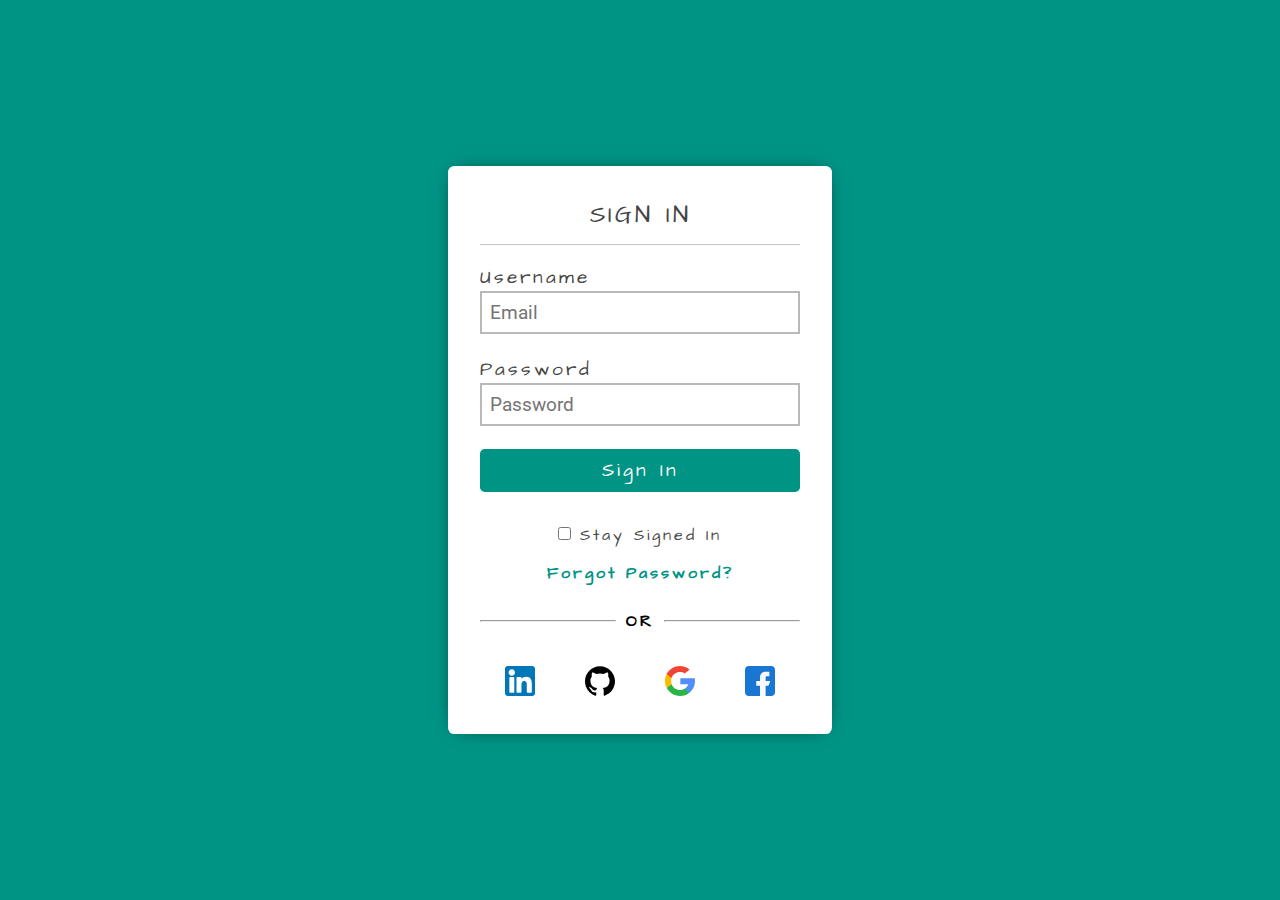
==== login.html @ 4a284ab1 "Upgraded login visual and added simple animation to landing page." ====
<!DOCTYPE html>
<html lang="en">
<head>
  <meta charset="UTF-8">
  <meta http-equiv="X-UA-Compatible" content="IE=edge">
  <meta name="viewport" content="width=device-width, initial-scale=1.0">
  <link rel="stylesheet" type="text/css" href="/public/css/login.css">
  <link rel="stylesheet" href="myProjects/webProject/icofont/css/icofont.min.css">
  <title>Login</title>
</head>
<body>
  <main class="form-container">
    <form class="form" action="#">
      <legend>SIGN IN</legend>
      <div class="input-container">
        <label for="username" class="form-label">Username</label>
        <input class="form-input" id="username" type="text" placeholder="Email">
      </div>
      <div class="input-container">
        <label for="password" class="form-label">Password</label>
        <input class="form-input" id="password" type="password" placeholder="Password">
      </div>
      <button class="btn">Sign In</button>
      <div class="misc-container">
        <label for="checkbox" class="checkbox-label">
          <input type="checkbox" id="checkbox">
          Stay Signed In
        </label>
        <a href="#" class="anchor">Forgot Password?</a>
      </div>
      <div class="divider">
        <div class="divider-left"><hr></div>
        <p class="divider-content">OR</p>
        <div class="divider-right"><hr></div>
      </div>
      <div class="oAuth-container">
        <a href="#">
          <div class="oAuth">
            <img src="./images/linkedin.svg" alt="">
          </div>
        </a>
        <a href="#">
          <div class="oAuth">
            <img src="./images/github.svg" alt="">
          </div>
        </a>
        <a href="#">
          <div class="oAuth">
            <img src="./images/google.svg" alt="">
          </div>
        </a>
        <a href="#">
          <div class="oAuth">
            <img src="./images/facebook.svg" alt="">
          </div>
        </a>
      </div>
    </form>
  </main>
</body>
</html>
---- public/css/login.css ----
/* Necessary fonts from google font. */
@import url('https://fonts.googleapis.com/css2?family=Architects+Daughter&family=Roboto:wght@300&display=swap');

/* Basic styling. */
:root {
  --clr-primary: hsl(174, 100%, 29%);
  --clr-primary-hvr: hsl(182, 100%, 29%);
  --clr-secondary: hsl(0, 0%, 100%);
  --fnt-clr: hsl(0, 0%, 27%);
  --gray-primary: hsl(0, 0%, 84%);
}

* {
  margin: 0;
  padding: 0;
  font-family: 'architects Daughter', sans-serif;
  letter-spacing: 3px;
}

body {
  background-color: var(--clr-primary);
  background-size: cover;
  background-repeat: no-repeat;
  background-position: center;
  min-height: 100vh;
}

legend {
  font-size: 1.5rem;
  color: var(--fnt-clr);
  width: 100%;
  text-align: center;
  margin-bottom: 1.2rem;
  padding-bottom: 0.7rem;
  border-bottom: 1px solid rgb(197, 197, 197);
}

/* All Classes. */

.form-container {
  min-height: 100vh;
  display: flex;
  justify-content: center;
  align-items: center;
}

.form {
  display: flex;
  flex-direction: column;
  align-items: center;
  background-color: var(--clr-secondary);
  padding: 2rem;
  border-radius: 0.4rem;
  box-shadow: 0px 0px 20px -10px;
  width: 40%;
  max-width: 20rem;
}

.input-container {
  width: 100%;
}

.form-label {
  font-size: 1.2rem;
  color: var(--fnt-clr);
  margin-bottom: 0.4rem;
}

.form-input {
  box-sizing: border-box;
  padding: 0.5rem;
  width: 100%;
  margin-bottom: 1.4rem;
  border: 2px solid rgb(185, 185, 185);
  outline: none;
  font-size: 1.2rem;
  letter-spacing: 0px;
  font-family: 'Roboto', sans-serif;
}

.btn {
  width: 100%;
  font-size: 1.2rem;
  padding: 0.5rem;
  outline: none;
  border: none;
  background-color: var(--clr-primary);
  color: var(--clr-secondary);
  cursor: pointer;
  margin-bottom: 2.0rem;
  border-radius: 0.3rem;
}

.btn:hover {
  background-color: var(--clr-primary-hvr);
}

.misc-container {
  display: flex;
  flex-direction: column;
  align-items: center;
  width: 100%;
}

.misc-container > * {
  margin-bottom: 1em;
}

.checkbox-label {
  color: var(--fnt-clr);
  cursor: pointer;
}

.anchor {
  text-decoration: none;
  font-weight: bold;
  color: var(--clr-primary);
  margin-bottom: 1em;
  width: 100%;
  text-align: center;
}

.divider {
  width: 100%;
  margin-bottom: 1.5rem;
  display: flex;
  align-items: center;
}

.divider-left {
  width: 100%;
}

.divider-content {
  font-weight: bold;
  margin: 10px;
}

.divider-right {
  width: 100%;
}

.oAuth-container {
  display: flex;
  justify-content: space-around;
  width: 100%;
}

.oAuth {
  width: 30px;

}
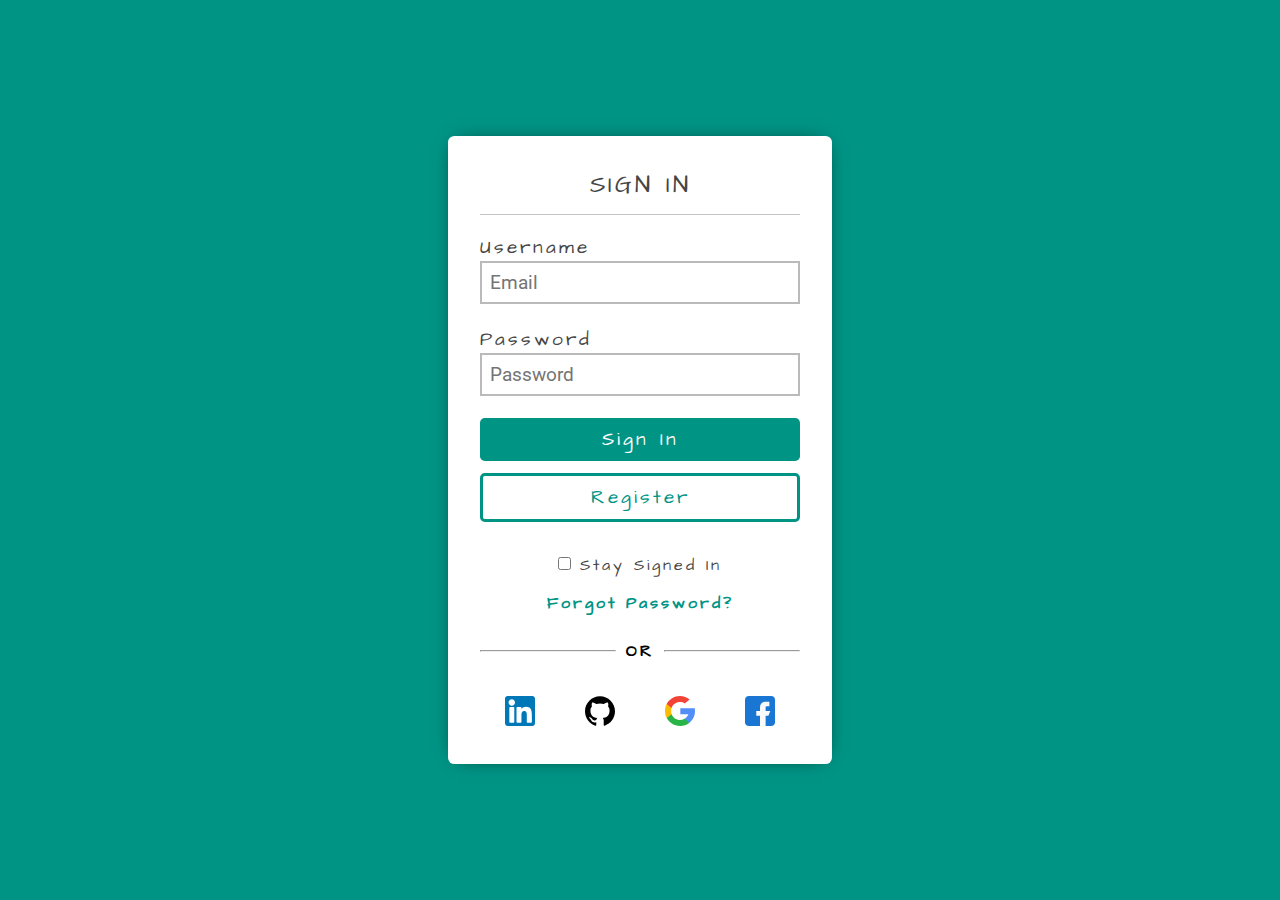
==== commit 345315e9: "Added a button for register." ====
--- a/login.html
+++ b/login.html
@@ -20,7 +20,8 @@
         <label for="password" class="form-label">Password</label>
         <input class="form-input" id="password" type="password" placeholder="Password">
       </div>
-      <button class="btn">Sign In</button>
+      <button class="auth-btn">Sign In</button>
+      <button class="redirect-btn">Register</button>
       <div class="misc-container">
         <label for="checkbox" class="checkbox-label">
           <input type="checkbox" id="checkbox">
--- a/public/css/login.css
+++ b/public/css/login.css
@@ -4,10 +4,11 @@
 /* Basic styling. */
 :root {
   --clr-primary: hsl(174, 100%, 29%);
-  --clr-primary-hvr: hsl(182, 100%, 29%);
+  --clr-primary-hvr: hsl(174, 100%, 33%);
   --clr-secondary: hsl(0, 0%, 100%);
   --fnt-clr: hsl(0, 0%, 27%);
-  --gray-primary: hsl(0, 0%, 84%);
+  --gray-primary: hsl(0, 0%, 73%);
+  --gray-secondary: hsl(0, 0%, 77%);
 }
 
 * {
@@ -32,7 +33,7 @@
   text-align: center;
   margin-bottom: 1.2rem;
   padding-bottom: 0.7rem;
-  border-bottom: 1px solid rgb(197, 197, 197);
+  border-bottom: 1px solid var(--gray-secondary);
 }
 
 /* All Classes. */
@@ -71,14 +72,14 @@
   padding: 0.5rem;
   width: 100%;
   margin-bottom: 1.4rem;
-  border: 2px solid rgb(185, 185, 185);
+  border: 2px solid var(--gray-primary);
   outline: none;
   font-size: 1.2rem;
   letter-spacing: 0px;
   font-family: 'Roboto', sans-serif;
 }
 
-.btn {
+.auth-btn {
   width: 100%;
   font-size: 1.2rem;
   padding: 0.5rem;
@@ -87,12 +88,32 @@
   background-color: var(--clr-primary);
   color: var(--clr-secondary);
   cursor: pointer;
+  margin-bottom: 0.7rem;
+  border-radius: 0.3rem;
+}
+
+.auth-btn:hover {
+  background-color: var(--clr-primary-hvr);
+}
+
+.redirect-btn {
+  width: 100%;
+  font-size: 1.2rem;
+  padding: 0.5rem;
+  outline: none;
+  border: none;
+  background-color: var(--clr-secondary);
+  color: var(--clr-primary);
+  border: 3px solid var(--clr-primary);
+  cursor: pointer;
   margin-bottom: 2.0rem;
   border-radius: 0.3rem;
 }
 
-.btn:hover {
-  background-color: var(--clr-primary-hvr);
+.redirect-btn:hover {
+  border: 3px solid var(--clr-primary-hvr);
+  color: var(--clr-primary-hvr);
+  
 }
 
 .misc-container {
@@ -148,5 +169,4 @@
 
 .oAuth {
   width: 30px;
-
 }
